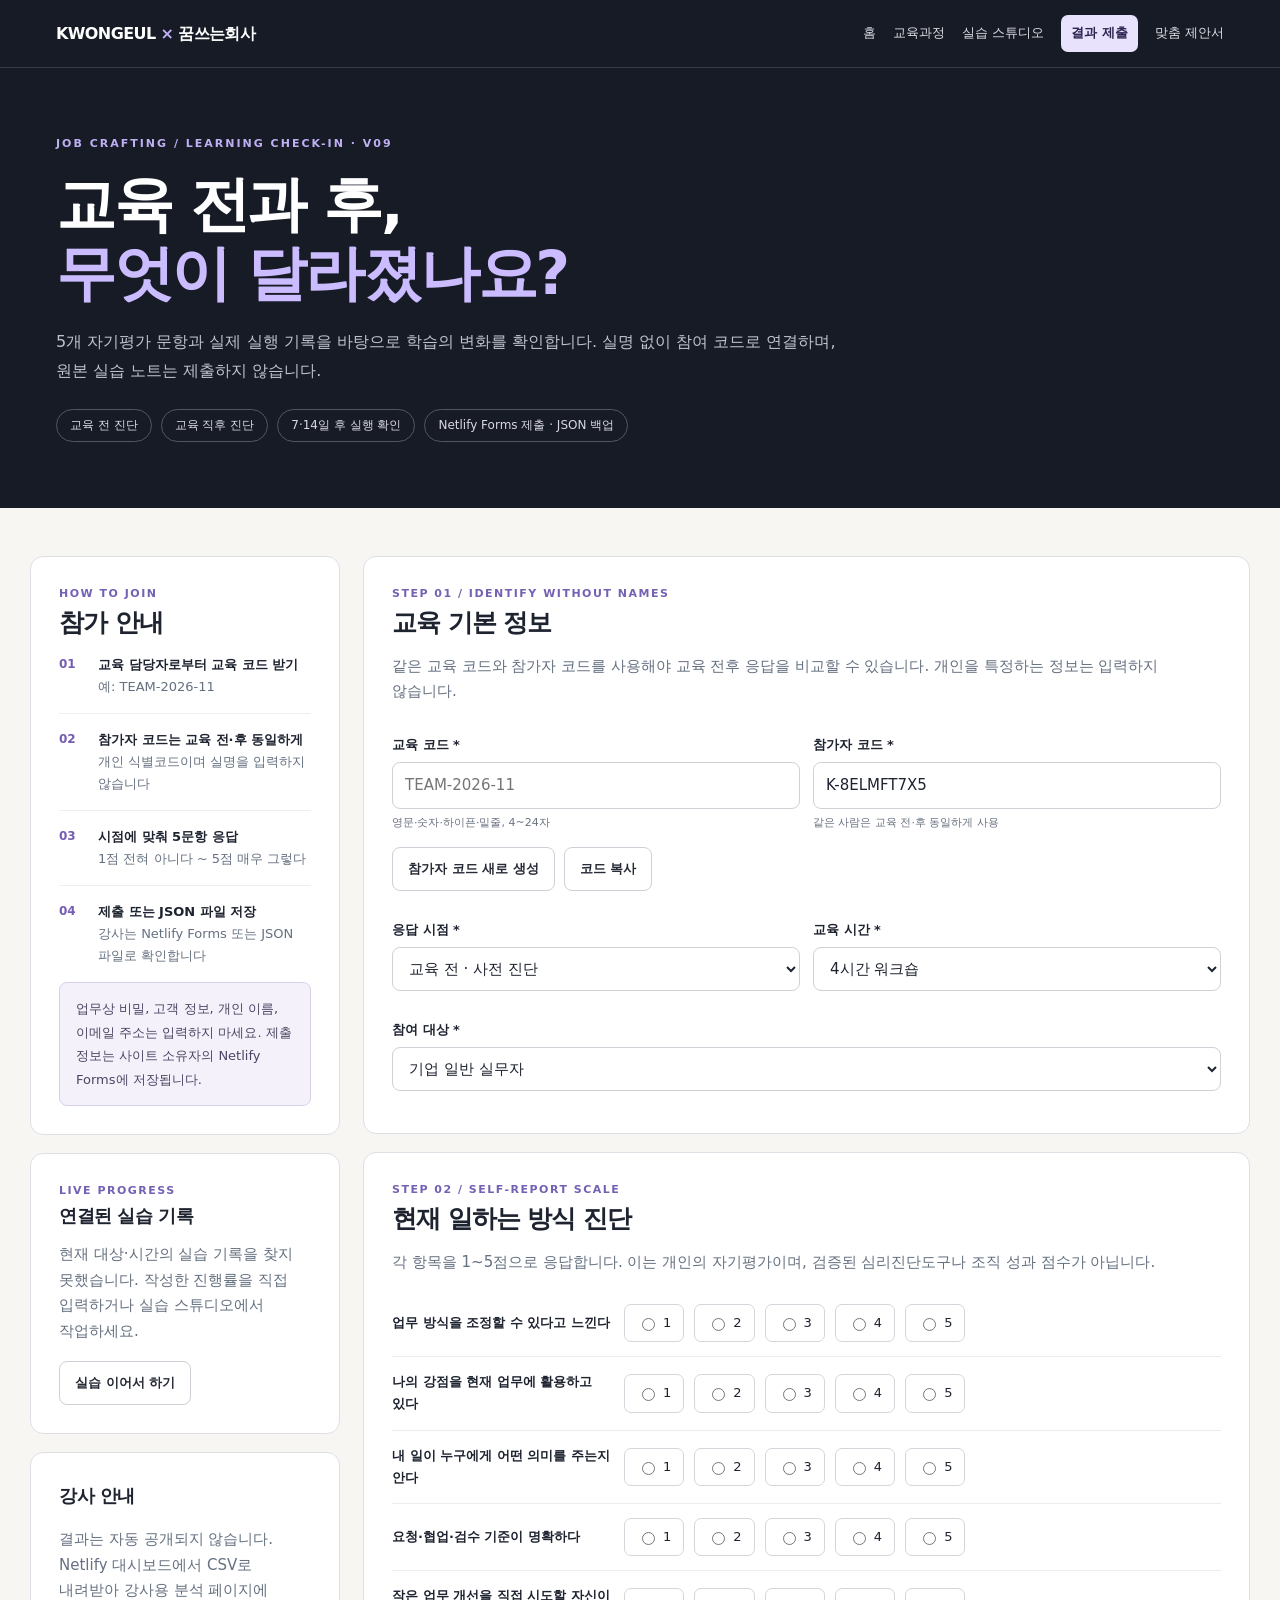
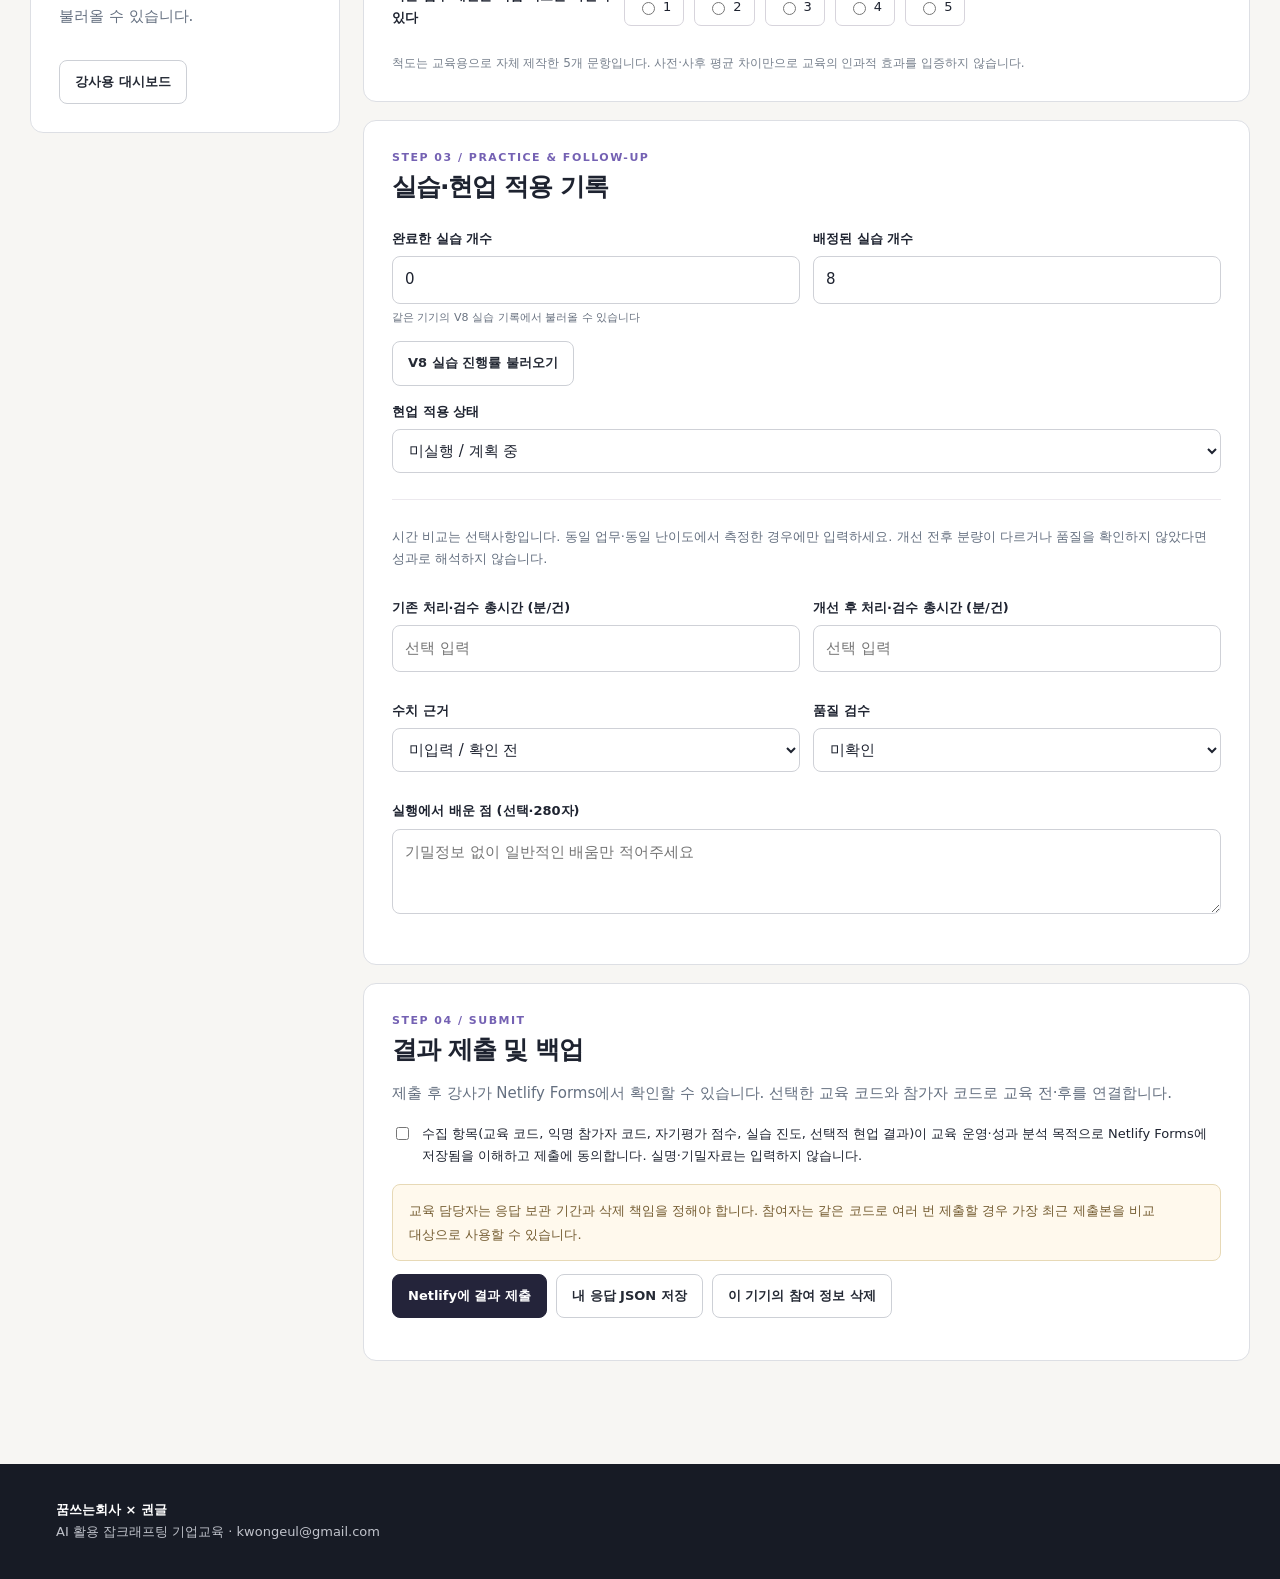
==== checkin.html @ bbf67824 "Add files via upload" ====
<!doctype html>
<html lang="ko"><head><meta charset="utf-8"><meta name="viewport" content="width=device-width,initial-scale=1"><meta name="robots" content="noindex,nofollow"><meta name="theme-color" content="#171b25"><title>사전·사후 진단 및 실습 결과 제출 | 꿈쓰는회사 × 권글</title><meta name="description" content="잡크래프팅 기업교육의 사전·사후 및 7·14일 추적 진단. 익명 코드로 참여하고 실습 진행률을 제출할 수 있습니다."><link rel="stylesheet" href="assets/v9.css"></head>
<body><header class="top"><div class="container"><a class="brand" href="index.html">KWONGEUL <b>×</b> 꿈쓰는회사</a><nav class="nav" aria-label="주요 메뉴"><a href="index.html">홈</a><a href="curriculum.html">교육과정</a><a href="practice.html">실습 스튜디오</a><a class="active" href="checkin.html">결과 제출</a><a href="proposal.html">맞춤 제안서</a></nav></div></header>
<section class="hero"><div class="container"><div class="eyebrow">JOB CRAFTING / LEARNING CHECK-IN · V09</div><h1>교육 전과 후,<br><em>무엇이 달라졌나요?</em></h1><p>5개 자기평가 문항과 실제 실행 기록을 바탕으로 학습의 변화를 확인합니다. 실명 없이 참여 코드로 연결하며, 원본 실습 노트는 제출하지 않습니다.</p><div class="tags"><span>교육 전 진단</span><span>교육 직후 진단</span><span>7·14일 후 실행 확인</span><span>Netlify Forms 제출 · JSON 백업</span></div></div></section>
<main class="container content"><div class="page-grid"><aside class="side"><div class="card"><div class="smallhead">HOW TO JOIN</div><h2>참가 안내</h2><ol class="steps"><li><strong>교육 담당자로부터 교육 코드 받기</strong><br><span class="muted">예: TEAM-2026-11</span></li><li><strong>참가자 코드는 교육 전·후 동일하게</strong><br><span class="muted">개인 식별코드이며 실명을 입력하지 않습니다</span></li><li><strong>시점에 맞춰 5문항 응답</strong><br><span class="muted">1점 전혀 아니다 ~ 5점 매우 그렇다</span></li><li><strong>제출 또는 JSON 파일 저장</strong><br><span class="muted">강사는 Netlify Forms 또는 JSON 파일로 확인합니다</span></li></ol><div class="notice">업무상 비밀, 고객 정보, 개인 이름, 이메일 주소는 입력하지 마세요. 제출 정보는 사이트 소유자의 Netlify Forms에 저장됩니다.</div></div><div class="card"><div class="smallhead">LIVE PROGRESS</div><h3>연결된 실습 기록</h3><div id="practice-info" class="muted">이 브라우저의 V8 실습 기록을 확인합니다.</div><div class="buttons" style="margin-top:17px"><a class="btn" id="practice-link" href="practice.html">실습 이어서 하기</a></div></div><div class="card"><h3>강사 안내</h3><p class="muted">결과는 자동 공개되지 않습니다. Netlify 대시보드에서 CSV로 내려받아 강사용 분석 페이지에 불러올 수 있습니다.</p><a class="btn" href="dashboard.html" style="margin-top:16px">강사용 대시보드</a></div></aside>
<div><form id="submission-form" name="jobcraft-v9-submissions" method="POST" data-netlify="true" data-netlify-honeypot="bot-field" autocomplete="off"><div class="card"><div class="smallhead">STEP 01 / IDENTIFY WITHOUT NAMES</div><h2>교육 기본 정보</h2><p class="muted">같은 교육 코드와 참가자 코드를 사용해야 교육 전후 응답을 비교할 수 있습니다. 개인을 특정하는 정보는 입력하지 않습니다.</p>
<input type="hidden" name="form-name" value="jobcraft-v9-submissions"><p class="honey" aria-hidden="true"><label>이 칸을 비워두세요 <input name="bot-field" tabindex="-1"></label></p>
<div class="two"><div class="field"><label for="cohort">교육 코드 *</label><input id="cohort" name="cohort" required maxlength="24" pattern="[A-Za-z0-9_-]{4,24}" placeholder="TEAM-2026-11" autocapitalize="characters"><small>영문·숫자·하이픈·밑줄, 4~24자</small></div><div class="field"><label for="participant">참가자 코드 *</label><input id="participant" name="participant" required maxlength="18" pattern="[A-Za-z0-9_-]{6,18}" placeholder="예: K7A2M9Q8"><small>같은 사람은 교육 전·후 동일하게 사용</small></div></div><div class="buttons no-print" style="margin:0 0 14px"><button class="btn" id="generate-code" type="button">참가자 코드 새로 생성</button><button class="btn" id="copy-code" type="button">코드 복사</button></div><div class="two"><div class="field"><label for="stage">응답 시점 *</label><select id="stage" name="stage" required><option value="pre">교육 전 · 사전 진단</option><option value="post">교육 직후 · 사후 진단</option><option value="d7">7일 후 · 실행 확인</option><option value="d14">14일 후 · 유지·수정 점검</option></select></div><div class="field"><label for="duration">교육 시간 *</label><select id="duration" name="duration"><option value="2">2시간 특강</option><option value="4">4시간 워크숍</option><option value="8">8시간 실습</option><option value="16">16시간 현업형</option></select></div></div><div class="field"><label for="audience">참여 대상 *</label><select id="audience" name="audience"><option value="staff">기업 일반 실무자</option><option value="planner">기획·마케팅·홍보·교육 담당자</option><option value="leader">팀 리더·관리자</option><option value="solo">프리랜서·1인 전문가</option><option value="general">일반 성인</option></select></div></div>
<div class="card"><div class="smallhead">STEP 02 / SELF-REPORT SCALE</div><h2>현재 일하는 방식 진단</h2><p class="muted">각 항목을 1~5점으로 응답합니다. 이는 개인의 자기평가이며, 검증된 심리진단도구나 조직 성과 점수가 아닙니다.</p><div id="scores">
<div class="scoreline"><div class="scoretitle">업무 방식을 조정할 수 있다고 느낀다</div><div class="options" role="group" aria-label="업무 자율성"><label><input required type="radio" name="q_autonomy" value="1">1</label><label><input type="radio" name="q_autonomy" value="2">2</label><label><input type="radio" name="q_autonomy" value="3">3</label><label><input type="radio" name="q_autonomy" value="4">4</label><label><input type="radio" name="q_autonomy" value="5">5</label></div></div>
<div class="scoreline"><div class="scoretitle">나의 강점을 현재 업무에 활용하고 있다</div><div class="options" role="group" aria-label="강점 활용"><label><input required type="radio" name="q_strengths" value="1">1</label><label><input type="radio" name="q_strengths" value="2">2</label><label><input type="radio" name="q_strengths" value="3">3</label><label><input type="radio" name="q_strengths" value="4">4</label><label><input type="radio" name="q_strengths" value="5">5</label></div></div>
<div class="scoreline"><div class="scoretitle">내 일이 누구에게 어떤 의미를 주는지 안다</div><div class="options" role="group" aria-label="일의 의미"><label><input required type="radio" name="q_purpose" value="1">1</label><label><input type="radio" name="q_purpose" value="2">2</label><label><input type="radio" name="q_purpose" value="3">3</label><label><input type="radio" name="q_purpose" value="4">4</label><label><input type="radio" name="q_purpose" value="5">5</label></div></div>
<div class="scoreline"><div class="scoretitle">요청·협업·검수 기준이 명확하다</div><div class="options" role="group" aria-label="협업 명확성"><label><input required type="radio" name="q_collaboration" value="1">1</label><label><input type="radio" name="q_collaboration" value="2">2</label><label><input type="radio" name="q_collaboration" value="3">3</label><label><input type="radio" name="q_collaboration" value="4">4</label><label><input type="radio" name="q_collaboration" value="5">5</label></div></div>
<div class="scoreline"><div class="scoretitle">작은 업무 개선을 직접 시도할 자신이 있다</div><div class="options" role="group" aria-label="실행 자신감"><label><input required type="radio" name="q_confidence" value="1">1</label><label><input type="radio" name="q_confidence" value="2">2</label><label><input type="radio" name="q_confidence" value="3">3</label><label><input type="radio" name="q_confidence" value="4">4</label><label><input type="radio" name="q_confidence" value="5">5</label></div></div>
</div><div class="help">척도는 교육용으로 자체 제작한 5개 문항입니다. 사전·사후 평균 차이만으로 교육의 인과적 효과를 입증하지 않습니다.</div></div>
<div class="card"><div class="smallhead">STEP 03 / PRACTICE & FOLLOW-UP</div><h2>실습·현업 적용 기록</h2><div class="two"><div class="field"><label for="completed">완료한 실습 개수</label><input id="completed" name="completed" type="number" min="0" max="10" value="0"><small>같은 기기의 V8 실습 기록에서 불러올 수 있습니다</small></div><div class="field"><label for="total">배정된 실습 개수</label><input id="total" name="total" type="number" min="1" max="10" value="8"></div></div><div class="buttons no-print" style="margin-bottom:15px"><button type="button" class="btn" id="read-practice">V8 실습 진행률 불러오기</button></div>
<div class="field"><label for="execution">현업 적용 상태</label><select id="execution" name="execution"><option value="not_started">미실행 / 계획 중</option><option value="tried">1회 이상 시도</option><option value="continuing">반복 적용 중</option><option value="revised">수정해 재시도</option><option value="stopped">중단 또는 보류</option></select></div>
<hr class="section-divider"><p class="muted" style="font-size:13px">시간 비교는 선택사항입니다. 동일 업무·동일 난이도에서 측정한 경우에만 입력하세요. 개선 전후 분량이 다르거나 품질을 확인하지 않았다면 성과로 해석하지 않습니다.</p><div class="two"><div class="field"><label for="baseline_minutes">기존 처리·검수 총시간 (분/건)</label><input name="baseline_minutes" id="baseline_minutes" type="number" min="0" max="100000" step="0.1" placeholder="선택 입력"></div><div class="field"><label for="current_minutes">개선 후 처리·검수 총시간 (분/건)</label><input name="current_minutes" id="current_minutes" type="number" min="0" max="100000" step="0.1" placeholder="선택 입력"></div></div><div class="two"><div class="field"><label for="evidence_type">수치 근거</label><select name="evidence_type" id="evidence_type"><option value="none">미입력 / 확인 전</option><option value="estimate">예상·가정 수치</option><option value="measured">동일 기준 실측</option></select></div><div class="field"><label for="quality">품질 검수</label><select name="quality" id="quality"><option value="unverified">미확인</option><option value="pass">동일 기준 충족</option><option value="fail">문제 발생 또는 기준 미충족</option></select></div></div><div class="field"><label for="reflection">실행에서 배운 점 (선택·280자)</label><textarea name="reflection" id="reflection" maxlength="280" placeholder="기밀정보 없이 일반적인 배움만 적어주세요"></textarea></div></div>
<div class="card"><div class="smallhead">STEP 04 / SUBMIT</div><h2>결과 제출 및 백업</h2><p class="muted">제출 후 강사가 Netlify Forms에서 확인할 수 있습니다. 선택한 교육 코드와 참가자 코드로 교육 전·후를 연결합니다.</p><input type="hidden" name="submitted_at" id="submitted_at"><label class="checkrow"><input type="checkbox" name="consent" value="yes" id="consent" required><span>수집 항목(교육 코드, 익명 참가자 코드, 자기평가 점수, 실습 진도, 선택적 현업 결과)이 교육 운영·성과 분석 목적으로 Netlify Forms에 저장됨을 이해하고 제출에 동의합니다. 실명·기밀자료는 입력하지 않습니다.</span></label><div class="notice warning" style="margin:13px 0">교육 담당자는 응답 보관 기간과 삭제 책임을 정해야 합니다. 참여자는 같은 코드로 여러 번 제출할 경우 가장 최근 제출본을 비교 대상으로 사용할 수 있습니다.</div><div class="buttons no-print"><button class="btn primary" id="submit-btn" type="submit">Netlify에 결과 제출</button><button class="btn" id="json-export" type="button">내 응답 JSON 저장</button><button class="btn" id="clear-draft" type="button">이 기기의 참여 정보 삭제</button></div><div id="submit-status" role="status" aria-live="polite" style="margin-top:14px"></div></div>
</form></div></div></main>
<footer class="footer"><div class="container"><strong>꿈쓰는회사 × 권글</strong><div>AI 활용 잡크래프팅 기업교육 · <a href="mailto:kwongeul@gmail.com">kwongeul@gmail.com</a></div></div></footer>
<script src="assets/v9-checkin.js" defer></script></body></html>
---- assets/v9.css ----
:root{--ink:#1e2330;--muted:#657080;--navy:#171b25;--violet:#7461b3;--lavender:#f1edfa;--bg:#f7f6f3;--line:#dddfe4;--white:#fff;--green:#246a55}*{box-sizing:border-box}html{scroll-behavior:smooth}body{margin:0;background:var(--bg);color:var(--ink);font:15px/1.7 system-ui,-apple-system,'Apple SD Gothic Neo','Malgun Gothic',sans-serif;word-break:keep-all}button,input,textarea,select{font:inherit}a{color:inherit;text-decoration:none}button{cursor:pointer}button:disabled{opacity:.48;cursor:not-allowed}a:focus-visible,button:focus-visible,input:focus-visible,textarea:focus-visible,select:focus-visible{outline:3px solid #b5a3ec;outline-offset:2px}.container{max-width:1220px;margin:auto;padding:0 26px}.top{background:var(--navy);color:#fff;border-bottom:1px solid #3a3b4c}.top .container{min-height:67px;display:flex;justify-content:space-between;align-items:center;gap:18px}.brand{font-size:16px;font-weight:850;letter-spacing:-.6px}.brand b{color:#c2b0f4}.nav{display:flex;gap:17px;align-items:center;flex-wrap:wrap;font-size:13px;color:#dedde4}.nav a.active{background:#e9e2fc;color:#2c2550;padding:7px 10px;border-radius:7px;font-weight:750}.nav a:hover{color:#fff}.hero{background:var(--navy);color:#fff;padding:67px 0 66px}.eyebrow{font-size:11px;color:#bfb0f4;letter-spacing:2px;font-weight:800}.hero h1{font-size:clamp(34px,5vw,60px);line-height:1.16;letter-spacing:-2.4px;margin:16px 0 19px;max-width:950px}.hero h1 em{color:#cbbcff;font-style:normal}.hero p{font-size:16px;color:#bfc3cc;max-width:810px;line-height:1.8}.tags{display:flex;gap:9px;flex-wrap:wrap;margin-top:24px}.tags span{font-size:12px;border:1px solid #535566;border-radius:40px;padding:5px 13px;color:#dad8e4}.content{padding:48px 0 85px}.page-grid{display:grid;grid-template-columns:310px 1fr;gap:23px;align-items:start}.side{position:sticky;top:20px}.card{background:var(--white);border:1px solid var(--line);border-radius:13px;padding:28px;margin-bottom:18px}.card h2{font-size:25px;letter-spacing:-1px;margin:2px 0 11px;line-height:1.32}.card h3{font-size:18px;letter-spacing:-.5px;margin:0 0 11px}.smallhead{font-size:11px;letter-spacing:1.5px;text-transform:uppercase;color:#7461b3;font-weight:900}.muted{color:var(--muted)}.tiny{font-size:12px;color:#707885}.btn{display:inline-flex;justify-content:center;align-items:center;gap:7px;border:1px solid #cdd0d6;border-radius:8px;background:#fff;color:#252a35;padding:10px 15px;min-height:41px;font-size:13px;font-weight:800}.btn:hover{filter:brightness(.97)}.btn.primary{background:#24243a;border-color:#24243a;color:white}.btn.purple{background:#715eae;border-color:#715eae;color:white}.buttons{display:flex;gap:9px;flex-wrap:wrap}.btn.wide{width:100%}.field{margin:14px 0}.field label,.field .flabel{display:block;font-size:13px;font-weight:790;margin-bottom:6px}.field input,.field textarea,.field select{background:#fff;width:100%;border:1px solid #cfd1d7;border-radius:8px;min-height:44px;padding:10px 12px;color:var(--ink)}.field textarea{min-height:85px;resize:vertical}.field input[type=checkbox]{width:17px;height:17px;min-height:0}.field input[type=radio]{width:auto;min-height:0}.field small{display:block;font-size:11px;color:#697280;margin-top:5px}.two{display:grid;grid-template-columns:repeat(2,minmax(0,1fr));gap:13px}.three{display:grid;grid-template-columns:repeat(3,minmax(0,1fr));gap:13px}.five{display:grid;grid-template-columns:repeat(5,minmax(0,1fr));gap:11px}.notice{border:1px solid #d8d0e9;background:#f5f1fb;color:#4b4563;padding:14px 16px;border-radius:8px;font-size:13px;line-height:1.8}.warning{background:#fff9ed;border-color:#e7d9b6;color:#745c31}.success{background:#ecf7f1;border-color:#c7e2d1;color:#235c49}.stats{display:grid;grid-template-columns:repeat(4,1fr);gap:12px}.stat{background:white;border:1px solid var(--line);padding:19px;border-radius:11px}.stat small{display:block;font-size:12px;color:#6b7280}.stat strong{display:block;font-size:26px;letter-spacing:-1px;margin-top:4px}.scoreline{display:flex;align-items:center;gap:12px;flex-wrap:wrap;padding:14px 0;border-bottom:1px solid #edeaf0}.scoreline:last-child{border:0}.scoreline .scoretitle{width:220px;max-width:100%;font-weight:770;font-size:13px}.options{display:flex;gap:10px;flex-wrap:wrap}.options label{font-size:13px;display:flex;gap:5px;align-items:center;border:1px solid #d7d4dc;border-radius:7px;padding:7px 12px;cursor:pointer}.options label:has(input:checked){border-color:#8168c0;background:#f1ecfa}.section-divider{border:0;border-top:1px solid #ece9ee;margin:26px 0}.pill{font-size:11px;color:#6b55a0;background:#f0ecf9;padding:4px 9px;border-radius:30px;font-weight:700}.table-wrap{width:100%;overflow:auto;border:1px solid var(--line);border-radius:9px}table{width:100%;border-collapse:collapse;min-width:650px}th,td{padding:12px 13px;text-align:left;border-bottom:1px solid #e8e8eb;font-size:13px;vertical-align:top}th{background:#f8f8fa;color:#646d79;font-size:12px;white-space:nowrap}tr:last-child td{border-bottom:0}.toolbar{display:flex;gap:10px;flex-wrap:wrap;align-items:flex-end}.toolbar .field{margin:0;flex:1 1 170px}.toolbar .buttons{margin:0 0 1px}.chartrow{display:grid;grid-template-columns:180px 1fr 120px;gap:16px;align-items:center;padding:13px 0;border-bottom:1px solid #ecebee}.chartrow:last-child{border-bottom:0}.chartname{font-size:13px;font-weight:720}.bars{display:grid;gap:5px}.bar{height:11px;background:#eeeaf5;border-radius:14px;overflow:hidden}.bar i{display:block;height:100%;background:#7c65b8}.bar.after i{background:#26765d}.barlabel{display:flex;justify-content:space-between;color:#737987;font-size:11px}.metricvalue{font-weight:850;font-size:14px;text-align:right}.steps{counter-reset:step;list-style:none;margin:0;padding:0}.steps li{position:relative;padding:0 0 15px 39px;margin-top:15px;border-bottom:1px solid #eeeef1;font-size:13px}.steps li:before{counter-increment:step;content:counter(step,decimal-leading-zero);position:absolute;left:0;top:0;color:#775cb4;font-weight:900;font-size:12px}.steps li:last-child{border:0}.help{margin-top:10px;font-size:12px;color:#77808d}.checkrow{display:flex;align-items:start;gap:10px;font-size:13px;margin:17px 0}.checkrow input{flex-shrink:0;margin-top:4px}.footer{padding:35px 0;background:#171b25;color:#c0c3cb;font-size:13px}.footer strong{color:#fff}.hidden{display:none!important}.honey{position:absolute;overflow:hidden;clip:rect(0 0 0 0);height:1px;width:1px;margin:-1px;padding:0;border:0}.empty{text-align:center;padding:38px 15px;color:#6c7380}.report-title{font-size:21px!important;margin-bottom:15px!important}.tag{display:inline-block;background:#eae7f2;color:#604b96;font-size:11px;font-weight:800;padding:4px 8px;border-radius:5px}.hintline{padding:13px 14px;border-left:3px solid #8d78be;background:#f7f5fb;font-size:13px;color:#555064}.listlined{padding-left:18px;font-size:13px;color:#525e6a}.listlined li{margin-bottom:7px}.report{scroll-margin-top:24px}.right{text-align:right}.progress{height:9px;border-radius:20px;overflow:hidden;background:#eeeaf3}.progress i{height:100%;display:block;background:#7760b5}.status{display:flex;align-items:center;gap:8px;margin-top:12px;font-size:13px}.status i{width:9px;height:9px;display:block;background:#bdb4c9;border-radius:50%}.status.ok i{background:#238359}.mono{font-variant-numeric:tabular-nums;font-feature-settings:'tnum'}
@media(max-width:980px){.page-grid{grid-template-columns:1fr}.side{position:static}.stats{grid-template-columns:repeat(2,1fr)}.nav{gap:10px}}@media(max-width:700px){.container{padding:0 16px}.top .container{align-items:flex-start;flex-direction:column;gap:7px;padding-top:14px;padding-bottom:12px}.nav{font-size:12px}.nav a{padding:3px}.hero{padding:43px 0}.hero h1{letter-spacing:-1.5px}.content{padding:25px 0 50px}.card{padding:19px}.two,.three,.five{grid-template-columns:1fr}.stats{grid-template-columns:1fr 1fr}.stat{padding:13px}.stat strong{font-size:23px}.chartrow{grid-template-columns:1fr;gap:5px}.metricvalue{text-align:left}.scoreline .scoretitle{width:100%}.options{gap:6px}.options label{padding:6px 10px}.toolbar .buttons{width:100%}}@media print{.top,.hero,.side,.no-print,.footer,.toolbar,.buttons,.notice.no-print{display:none!important}body{background:white;color:black}.container{max-width:none;padding:0}.content{padding:0}.page-grid{display:block}.card{box-shadow:none;border:none;border-radius:0;page-break-inside:avoid;padding:10px 0}.stats{page-break-inside:avoid}.report{display:block!important}.chartrow{page-break-inside:avoid}.table-wrap{overflow:visible}table{min-width:0}th,td{font-size:10px}}
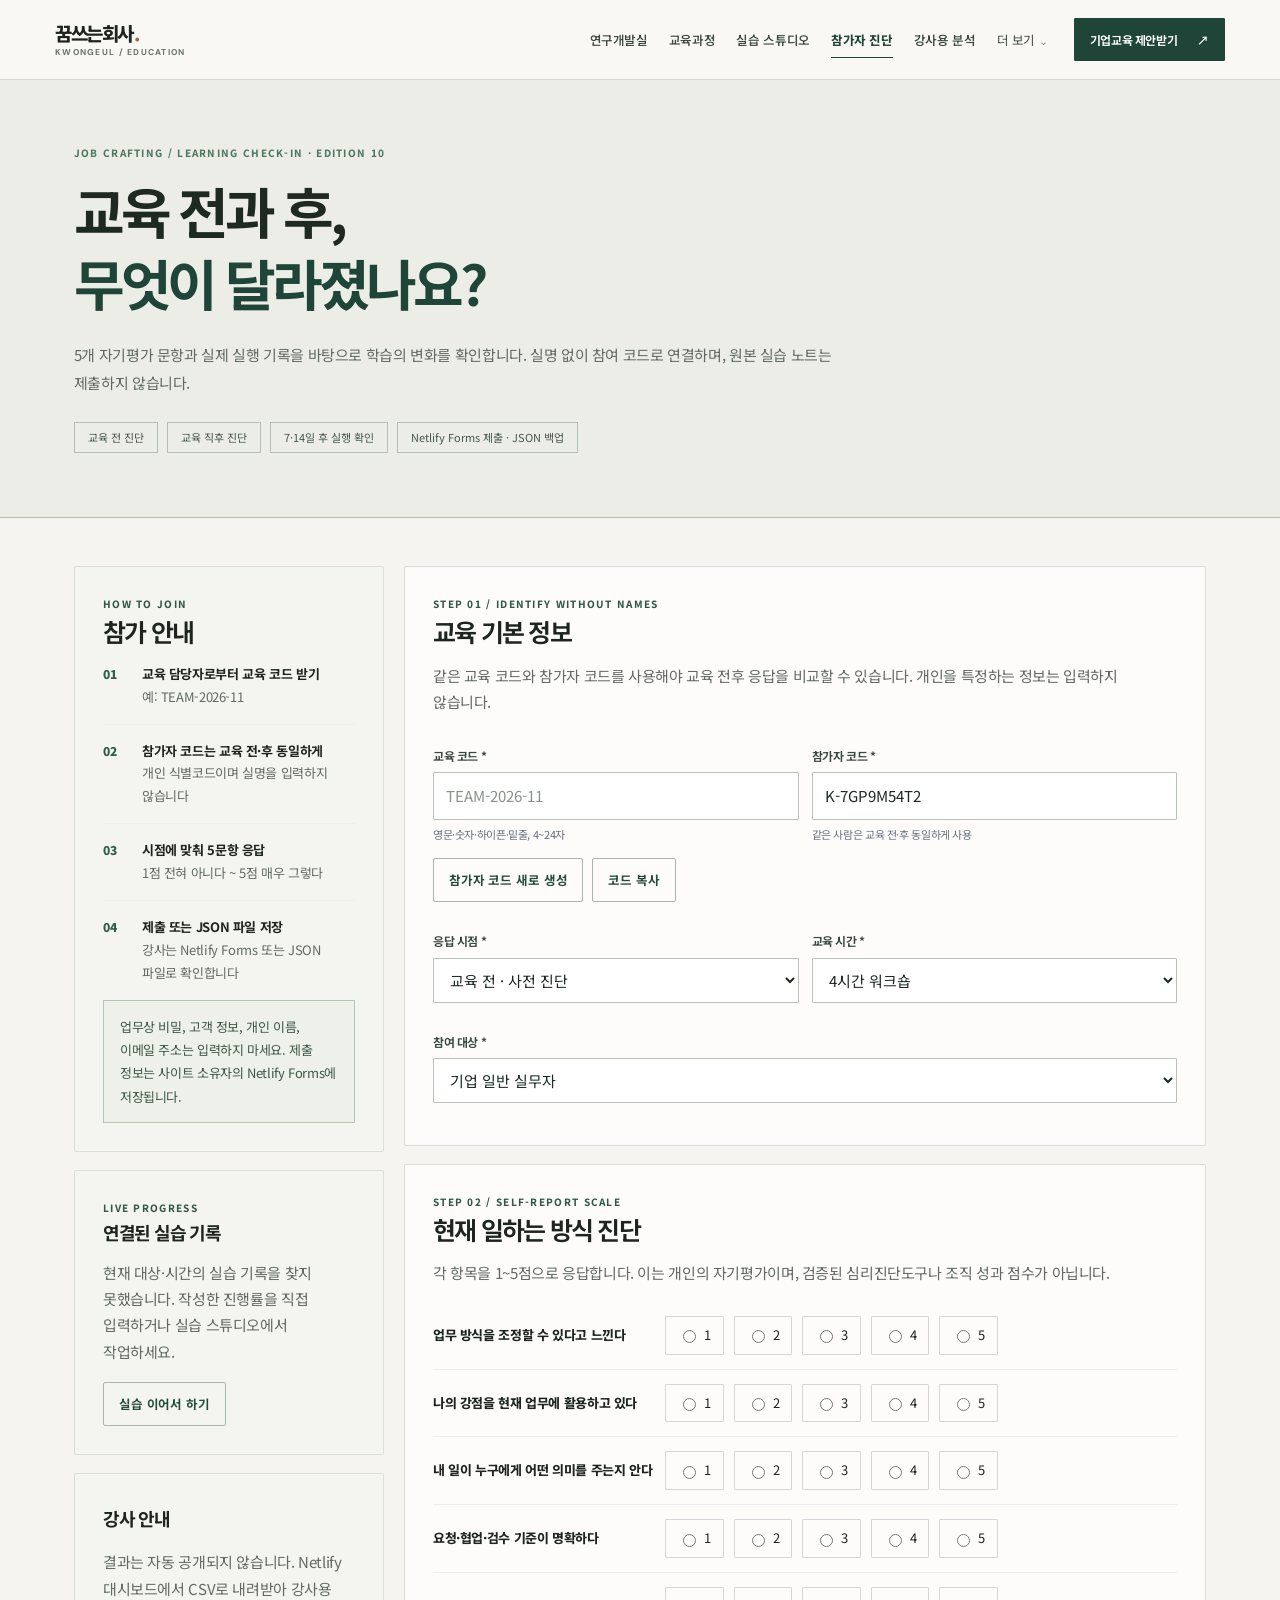
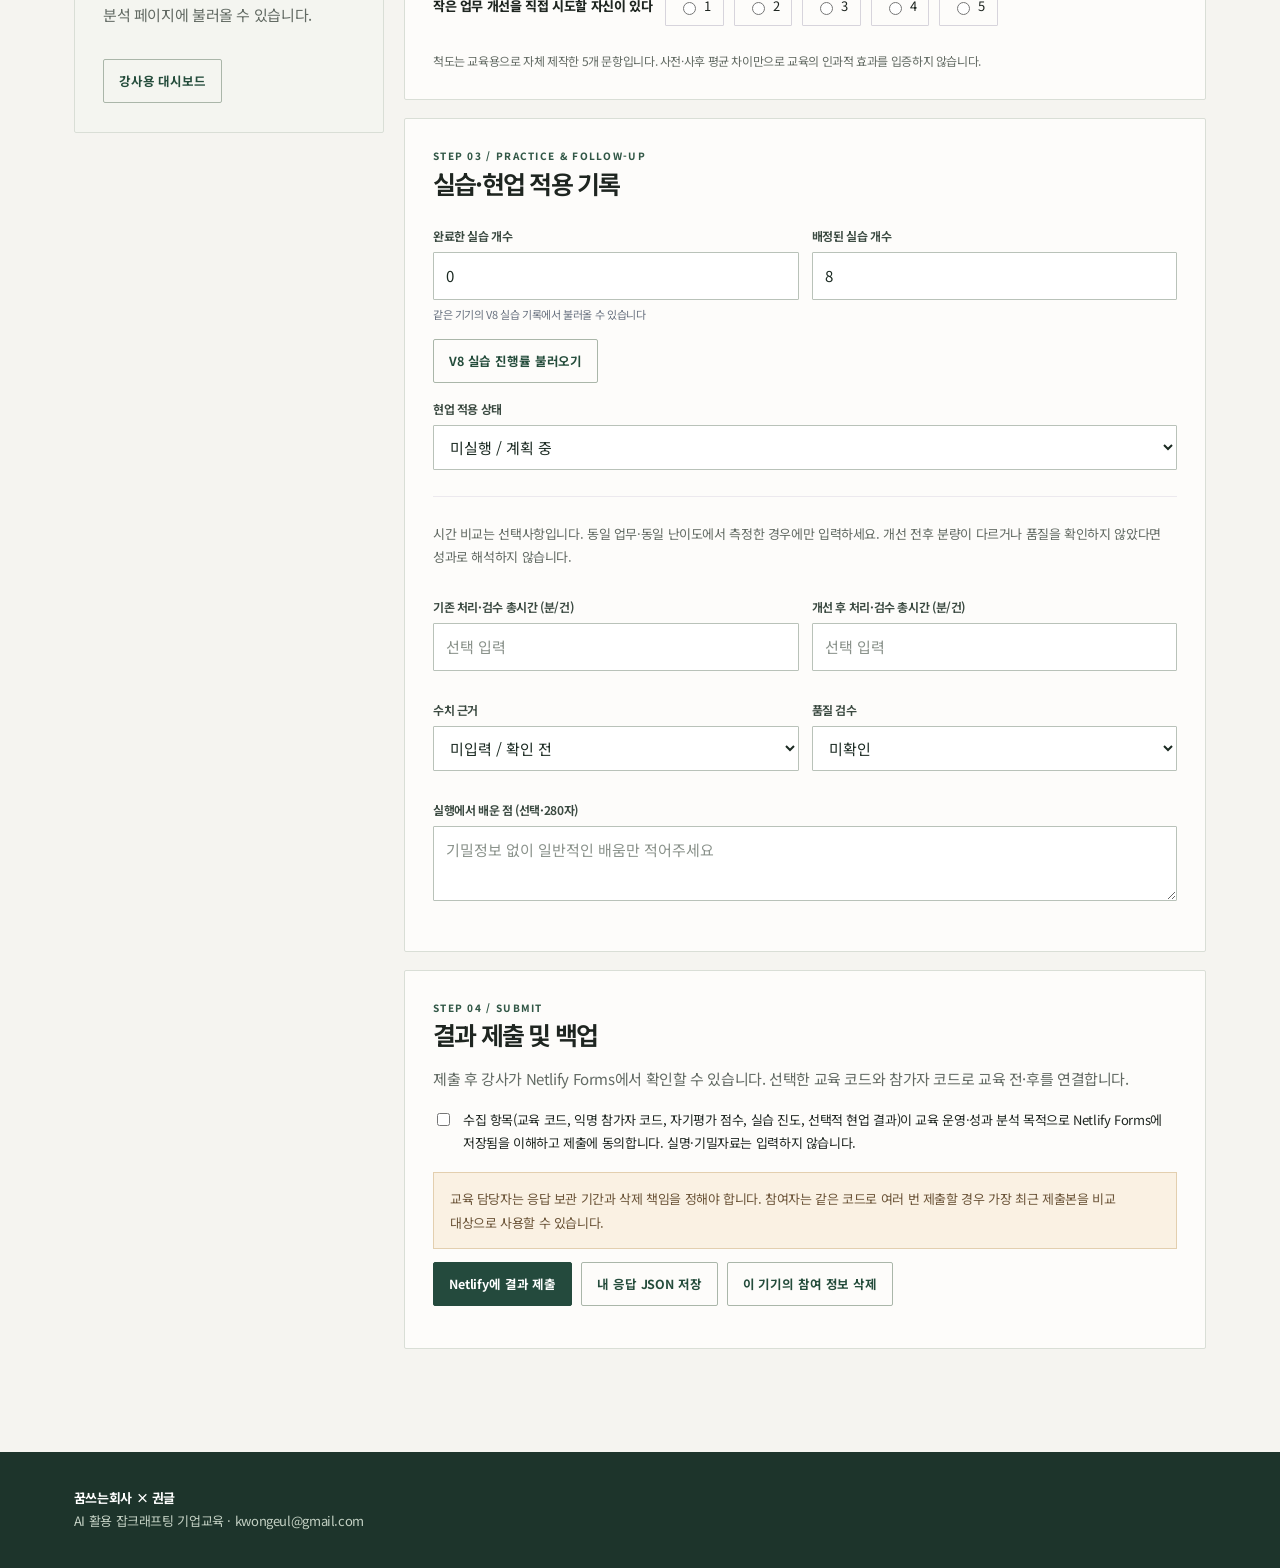
==== commit 4413b1be: "Add files via upload" ====
--- a/checkin.html
+++ b/checkin.html
@@ -1,22 +1,23 @@
-<!doctype html>
-<html lang="ko"><head><meta charset="utf-8"><meta name="viewport" content="width=device-width,initial-scale=1"><meta name="robots" content="noindex,nofollow"><meta name="theme-color" content="#171b25"><title>사전·사후 진단 및 실습 결과 제출 | 꿈쓰는회사 × 권글</title><meta name="description" content="잡크래프팅 기업교육의 사전·사후 및 7·14일 추적 진단. 익명 코드로 참여하고 실습 진행률을 제출할 수 있습니다."><link rel="stylesheet" href="assets/v9.css"></head>
-<body><header class="top"><div class="container"><a class="brand" href="index.html">KWONGEUL <b>×</b> 꿈쓰는회사</a><nav class="nav" aria-label="주요 메뉴"><a href="index.html">홈</a><a href="curriculum.html">교육과정</a><a href="practice.html">실습 스튜디오</a><a class="active" href="checkin.html">결과 제출</a><a href="proposal.html">맞춤 제안서</a></nav></div></header>
-<section class="hero"><div class="container"><div class="eyebrow">JOB CRAFTING / LEARNING CHECK-IN · V09</div><h1>교육 전과 후,<br><em>무엇이 달라졌나요?</em></h1><p>5개 자기평가 문항과 실제 실행 기록을 바탕으로 학습의 변화를 확인합니다. 실명 없이 참여 코드로 연결하며, 원본 실습 노트는 제출하지 않습니다.</p><div class="tags"><span>교육 전 진단</span><span>교육 직후 진단</span><span>7·14일 후 실행 확인</span><span>Netlify Forms 제출 · JSON 백업</span></div></div></section>
-<main class="container content"><div class="page-grid"><aside class="side"><div class="card"><div class="smallhead">HOW TO JOIN</div><h2>참가 안내</h2><ol class="steps"><li><strong>교육 담당자로부터 교육 코드 받기</strong><br><span class="muted">예: TEAM-2026-11</span></li><li><strong>참가자 코드는 교육 전·후 동일하게</strong><br><span class="muted">개인 식별코드이며 실명을 입력하지 않습니다</span></li><li><strong>시점에 맞춰 5문항 응답</strong><br><span class="muted">1점 전혀 아니다 ~ 5점 매우 그렇다</span></li><li><strong>제출 또는 JSON 파일 저장</strong><br><span class="muted">강사는 Netlify Forms 또는 JSON 파일로 확인합니다</span></li></ol><div class="notice">업무상 비밀, 고객 정보, 개인 이름, 이메일 주소는 입력하지 마세요. 제출 정보는 사이트 소유자의 Netlify Forms에 저장됩니다.</div></div><div class="card"><div class="smallhead">LIVE PROGRESS</div><h3>연결된 실습 기록</h3><div id="practice-info" class="muted">이 브라우저의 V8 실습 기록을 확인합니다.</div><div class="buttons" style="margin-top:17px"><a class="btn" id="practice-link" href="practice.html">실습 이어서 하기</a></div></div><div class="card"><h3>강사 안내</h3><p class="muted">결과는 자동 공개되지 않습니다. Netlify 대시보드에서 CSV로 내려받아 강사용 분석 페이지에 불러올 수 있습니다.</p><a class="btn" href="dashboard.html" style="margin-top:16px">강사용 대시보드</a></div></aside>
-<div><form id="submission-form" name="jobcraft-v9-submissions" method="POST" data-netlify="true" data-netlify-honeypot="bot-field" autocomplete="off"><div class="card"><div class="smallhead">STEP 01 / IDENTIFY WITHOUT NAMES</div><h2>교육 기본 정보</h2><p class="muted">같은 교육 코드와 참가자 코드를 사용해야 교육 전후 응답을 비교할 수 있습니다. 개인을 특정하는 정보는 입력하지 않습니다.</p>
-<input type="hidden" name="form-name" value="jobcraft-v9-submissions"><p class="honey" aria-hidden="true"><label>이 칸을 비워두세요 <input name="bot-field" tabindex="-1"></label></p>
-<div class="two"><div class="field"><label for="cohort">교육 코드 *</label><input id="cohort" name="cohort" required maxlength="24" pattern="[A-Za-z0-9_-]{4,24}" placeholder="TEAM-2026-11" autocapitalize="characters"><small>영문·숫자·하이픈·밑줄, 4~24자</small></div><div class="field"><label for="participant">참가자 코드 *</label><input id="participant" name="participant" required maxlength="18" pattern="[A-Za-z0-9_-]{6,18}" placeholder="예: K7A2M9Q8"><small>같은 사람은 교육 전·후 동일하게 사용</small></div></div><div class="buttons no-print" style="margin:0 0 14px"><button class="btn" id="generate-code" type="button">참가자 코드 새로 생성</button><button class="btn" id="copy-code" type="button">코드 복사</button></div><div class="two"><div class="field"><label for="stage">응답 시점 *</label><select id="stage" name="stage" required><option value="pre">교육 전 · 사전 진단</option><option value="post">교육 직후 · 사후 진단</option><option value="d7">7일 후 · 실행 확인</option><option value="d14">14일 후 · 유지·수정 점검</option></select></div><div class="field"><label for="duration">교육 시간 *</label><select id="duration" name="duration"><option value="2">2시간 특강</option><option value="4">4시간 워크숍</option><option value="8">8시간 실습</option><option value="16">16시간 현업형</option></select></div></div><div class="field"><label for="audience">참여 대상 *</label><select id="audience" name="audience"><option value="staff">기업 일반 실무자</option><option value="planner">기획·마케팅·홍보·교육 담당자</option><option value="leader">팀 리더·관리자</option><option value="solo">프리랜서·1인 전문가</option><option value="general">일반 성인</option></select></div></div>
+<!DOCTYPE html>
+
+<html lang="ko"><head><meta charset="utf-8"/><meta content="width=device-width,initial-scale=1" name="viewport"/><meta content="noindex,nofollow" name="robots"/><meta content="#F3F1EA" name="theme-color"/><title>사전·사후 진단 및 실습 결과 제출 | 꿈쓰는회사 × 권글</title><meta content="잡크래프팅 기업교육의 사전·사후 및 7·14일 추적 진단. 익명 코드로 참여하고 실습 진행률을 제출할 수 있습니다." name="description"/><link href="assets/v9.css" rel="stylesheet"/><link href="assets/v10.css" rel="stylesheet"/></head>
+<body class="v10 v10-checkin"><header class="v10-header" id="site-header"><div class="v10-header-in"><a aria-label="꿈쓰는회사 교육 홈페이지" class="v10-logo" href="index.html"><span class="v10-wordmark">꿈쓰는회사<span class="v10-logo-dot">.</span></span><span class="v10-logo-sub">KWONGEUL / EDUCATION</span></a><nav aria-label="주요 메뉴" class="v10-nav"><a href="lab.html">연구개발실</a><a href="curriculum.html">교육과정</a><a href="practice.html">실습 스튜디오</a><a aria-current="page" href="checkin.html">참가자 진단</a><a href="dashboard.html">강사용 분석</a><details class="v10-more"><summary>더 보기</summary><div class="v10-more-menu"><a href="proposal.html">맞춤 제안서</a><a href="research.html">연구 근거</a><a href="sources.html">근거 자료은행</a><a href="protocol.html">파일럿 설계</a><a href="index.html#downloads">자료실</a></div></details></nav><a class="v10-header-cta" href="proposal.html">기업교육 제안받기 <span aria-hidden="true">↗</span></a><button aria-controls="v10-mobile-menu" aria-expanded="false" class="v10-menu-toggle" id="v10-menu-toggle" type="button">메뉴 <span aria-hidden="true">☰</span></button></div><nav aria-label="모바일 메뉴" class="v10-mobile-menu" hidden="" id="v10-mobile-menu"><a href="lab.html">연구개발실</a><a href="sources.html">근거 자료은행</a><a href="protocol.html">파일럿 설계서</a><a href="index.html">소개</a><a href="curriculum.html">교육과정</a><a href="practice.html">실습 스튜디오</a><a aria-current="page" href="checkin.html">참가자 진단</a><a href="dashboard.html">강사용 분석</a><a href="proposal.html">제안서</a><a href="research.html">연구 근거</a><a href="sources.html">근거 자료은행</a><a href="protocol.html">파일럿 설계</a><a href="index.html#downloads">자료실</a></nav></header>
+<section class="hero"><div class="container"><div class="eyebrow">JOB CRAFTING / LEARNING CHECK-IN · EDITION 10</div><h1>교육 전과 후,<br/><em>무엇이 달라졌나요?</em></h1><p>5개 자기평가 문항과 실제 실행 기록을 바탕으로 학습의 변화를 확인합니다. 실명 없이 참여 코드로 연결하며, 원본 실습 노트는 제출하지 않습니다.</p><div class="tags"><span>교육 전 진단</span><span>교육 직후 진단</span><span>7·14일 후 실행 확인</span><span>Netlify Forms 제출 · JSON 백업</span></div></div></section>
+<main class="container content"><div class="page-grid"><aside class="side"><div class="card"><div class="smallhead">HOW TO JOIN</div><h2>참가 안내</h2><ol class="steps"><li><strong>교육 담당자로부터 교육 코드 받기</strong><br/><span class="muted">예: TEAM-2026-11</span></li><li><strong>참가자 코드는 교육 전·후 동일하게</strong><br/><span class="muted">개인 식별코드이며 실명을 입력하지 않습니다</span></li><li><strong>시점에 맞춰 5문항 응답</strong><br/><span class="muted">1점 전혀 아니다 ~ 5점 매우 그렇다</span></li><li><strong>제출 또는 JSON 파일 저장</strong><br/><span class="muted">강사는 Netlify Forms 또는 JSON 파일로 확인합니다</span></li></ol><div class="notice">업무상 비밀, 고객 정보, 개인 이름, 이메일 주소는 입력하지 마세요. 제출 정보는 사이트 소유자의 Netlify Forms에 저장됩니다.</div></div><div class="card"><div class="smallhead">LIVE PROGRESS</div><h3>연결된 실습 기록</h3><div class="muted" id="practice-info">이 브라우저의 V8 실습 기록을 확인합니다.</div><div class="buttons" style="margin-top:17px"><a class="btn" href="practice.html" id="practice-link">실습 이어서 하기</a></div></div><div class="card"><h3>강사 안내</h3><p class="muted">결과는 자동 공개되지 않습니다. Netlify 대시보드에서 CSV로 내려받아 강사용 분석 페이지에 불러올 수 있습니다.</p><a class="btn" href="dashboard.html" style="margin-top:16px">강사용 대시보드</a></div></aside>
+<div><form autocomplete="off" data-netlify="true" data-netlify-honeypot="bot-field" id="submission-form" method="POST" name="jobcraft-v9-submissions"><div class="card"><div class="smallhead">STEP 01 / IDENTIFY WITHOUT NAMES</div><h2>교육 기본 정보</h2><p class="muted">같은 교육 코드와 참가자 코드를 사용해야 교육 전후 응답을 비교할 수 있습니다. 개인을 특정하는 정보는 입력하지 않습니다.</p>
+<input name="form-name" type="hidden" value="jobcraft-v9-submissions"/><p aria-hidden="true" class="honey"><label>이 칸을 비워두세요 <input name="bot-field" tabindex="-1"/></label></p>
+<div class="two"><div class="field"><label for="cohort">교육 코드 *</label><input autocapitalize="characters" id="cohort" maxlength="24" name="cohort" pattern="[A-Za-z0-9_-]{4,24}" placeholder="TEAM-2026-11" required=""/><small>영문·숫자·하이픈·밑줄, 4~24자</small></div><div class="field"><label for="participant">참가자 코드 *</label><input id="participant" maxlength="18" name="participant" pattern="[A-Za-z0-9_-]{6,18}" placeholder="예: K7A2M9Q8" required=""/><small>같은 사람은 교육 전·후 동일하게 사용</small></div></div><div class="buttons no-print" style="margin:0 0 14px"><button class="btn" id="generate-code" type="button">참가자 코드 새로 생성</button><button class="btn" id="copy-code" type="button">코드 복사</button></div><div class="two"><div class="field"><label for="stage">응답 시점 *</label><select id="stage" name="stage" required=""><option value="pre">교육 전 · 사전 진단</option><option value="post">교육 직후 · 사후 진단</option><option value="d7">7일 후 · 실행 확인</option><option value="d14">14일 후 · 유지·수정 점검</option></select></div><div class="field"><label for="duration">교육 시간 *</label><select id="duration" name="duration"><option value="2">2시간 특강</option><option value="4">4시간 워크숍</option><option value="8">8시간 실습</option><option value="16">16시간 현업형</option></select></div></div><div class="field"><label for="audience">참여 대상 *</label><select id="audience" name="audience"><option value="staff">기업 일반 실무자</option><option value="planner">기획·마케팅·홍보·교육 담당자</option><option value="leader">팀 리더·관리자</option><option value="solo">프리랜서·1인 전문가</option><option value="general">일반 성인</option></select></div></div>
 <div class="card"><div class="smallhead">STEP 02 / SELF-REPORT SCALE</div><h2>현재 일하는 방식 진단</h2><p class="muted">각 항목을 1~5점으로 응답합니다. 이는 개인의 자기평가이며, 검증된 심리진단도구나 조직 성과 점수가 아닙니다.</p><div id="scores">
-<div class="scoreline"><div class="scoretitle">업무 방식을 조정할 수 있다고 느낀다</div><div class="options" role="group" aria-label="업무 자율성"><label><input required type="radio" name="q_autonomy" value="1">1</label><label><input type="radio" name="q_autonomy" value="2">2</label><label><input type="radio" name="q_autonomy" value="3">3</label><label><input type="radio" name="q_autonomy" value="4">4</label><label><input type="radio" name="q_autonomy" value="5">5</label></div></div>
-<div class="scoreline"><div class="scoretitle">나의 강점을 현재 업무에 활용하고 있다</div><div class="options" role="group" aria-label="강점 활용"><label><input required type="radio" name="q_strengths" value="1">1</label><label><input type="radio" name="q_strengths" value="2">2</label><label><input type="radio" name="q_strengths" value="3">3</label><label><input type="radio" name="q_strengths" value="4">4</label><label><input type="radio" name="q_strengths" value="5">5</label></div></div>
-<div class="scoreline"><div class="scoretitle">내 일이 누구에게 어떤 의미를 주는지 안다</div><div class="options" role="group" aria-label="일의 의미"><label><input required type="radio" name="q_purpose" value="1">1</label><label><input type="radio" name="q_purpose" value="2">2</label><label><input type="radio" name="q_purpose" value="3">3</label><label><input type="radio" name="q_purpose" value="4">4</label><label><input type="radio" name="q_purpose" value="5">5</label></div></div>
-<div class="scoreline"><div class="scoretitle">요청·협업·검수 기준이 명확하다</div><div class="options" role="group" aria-label="협업 명확성"><label><input required type="radio" name="q_collaboration" value="1">1</label><label><input type="radio" name="q_collaboration" value="2">2</label><label><input type="radio" name="q_collaboration" value="3">3</label><label><input type="radio" name="q_collaboration" value="4">4</label><label><input type="radio" name="q_collaboration" value="5">5</label></div></div>
-<div class="scoreline"><div class="scoretitle">작은 업무 개선을 직접 시도할 자신이 있다</div><div class="options" role="group" aria-label="실행 자신감"><label><input required type="radio" name="q_confidence" value="1">1</label><label><input type="radio" name="q_confidence" value="2">2</label><label><input type="radio" name="q_confidence" value="3">3</label><label><input type="radio" name="q_confidence" value="4">4</label><label><input type="radio" name="q_confidence" value="5">5</label></div></div>
+<div class="scoreline"><div class="scoretitle">업무 방식을 조정할 수 있다고 느낀다</div><div aria-label="업무 자율성" class="options" role="group"><label><input name="q_autonomy" required="" type="radio" value="1"/>1</label><label><input name="q_autonomy" type="radio" value="2"/>2</label><label><input name="q_autonomy" type="radio" value="3"/>3</label><label><input name="q_autonomy" type="radio" value="4"/>4</label><label><input name="q_autonomy" type="radio" value="5"/>5</label></div></div>
+<div class="scoreline"><div class="scoretitle">나의 강점을 현재 업무에 활용하고 있다</div><div aria-label="강점 활용" class="options" role="group"><label><input name="q_strengths" required="" type="radio" value="1"/>1</label><label><input name="q_strengths" type="radio" value="2"/>2</label><label><input name="q_strengths" type="radio" value="3"/>3</label><label><input name="q_strengths" type="radio" value="4"/>4</label><label><input name="q_strengths" type="radio" value="5"/>5</label></div></div>
+<div class="scoreline"><div class="scoretitle">내 일이 누구에게 어떤 의미를 주는지 안다</div><div aria-label="일의 의미" class="options" role="group"><label><input name="q_purpose" required="" type="radio" value="1"/>1</label><label><input name="q_purpose" type="radio" value="2"/>2</label><label><input name="q_purpose" type="radio" value="3"/>3</label><label><input name="q_purpose" type="radio" value="4"/>4</label><label><input name="q_purpose" type="radio" value="5"/>5</label></div></div>
+<div class="scoreline"><div class="scoretitle">요청·협업·검수 기준이 명확하다</div><div aria-label="협업 명확성" class="options" role="group"><label><input name="q_collaboration" required="" type="radio" value="1"/>1</label><label><input name="q_collaboration" type="radio" value="2"/>2</label><label><input name="q_collaboration" type="radio" value="3"/>3</label><label><input name="q_collaboration" type="radio" value="4"/>4</label><label><input name="q_collaboration" type="radio" value="5"/>5</label></div></div>
+<div class="scoreline"><div class="scoretitle">작은 업무 개선을 직접 시도할 자신이 있다</div><div aria-label="실행 자신감" class="options" role="group"><label><input name="q_confidence" required="" type="radio" value="1"/>1</label><label><input name="q_confidence" type="radio" value="2"/>2</label><label><input name="q_confidence" type="radio" value="3"/>3</label><label><input name="q_confidence" type="radio" value="4"/>4</label><label><input name="q_confidence" type="radio" value="5"/>5</label></div></div>
 </div><div class="help">척도는 교육용으로 자체 제작한 5개 문항입니다. 사전·사후 평균 차이만으로 교육의 인과적 효과를 입증하지 않습니다.</div></div>
-<div class="card"><div class="smallhead">STEP 03 / PRACTICE & FOLLOW-UP</div><h2>실습·현업 적용 기록</h2><div class="two"><div class="field"><label for="completed">완료한 실습 개수</label><input id="completed" name="completed" type="number" min="0" max="10" value="0"><small>같은 기기의 V8 실습 기록에서 불러올 수 있습니다</small></div><div class="field"><label for="total">배정된 실습 개수</label><input id="total" name="total" type="number" min="1" max="10" value="8"></div></div><div class="buttons no-print" style="margin-bottom:15px"><button type="button" class="btn" id="read-practice">V8 실습 진행률 불러오기</button></div>
+<div class="card"><div class="smallhead">STEP 03 / PRACTICE &amp; FOLLOW-UP</div><h2>실습·현업 적용 기록</h2><div class="two"><div class="field"><label for="completed">완료한 실습 개수</label><input id="completed" max="10" min="0" name="completed" type="number" value="0"/><small>같은 기기의 V8 실습 기록에서 불러올 수 있습니다</small></div><div class="field"><label for="total">배정된 실습 개수</label><input id="total" max="10" min="1" name="total" type="number" value="8"/></div></div><div class="buttons no-print" style="margin-bottom:15px"><button class="btn" id="read-practice" type="button">V8 실습 진행률 불러오기</button></div>
 <div class="field"><label for="execution">현업 적용 상태</label><select id="execution" name="execution"><option value="not_started">미실행 / 계획 중</option><option value="tried">1회 이상 시도</option><option value="continuing">반복 적용 중</option><option value="revised">수정해 재시도</option><option value="stopped">중단 또는 보류</option></select></div>
-<hr class="section-divider"><p class="muted" style="font-size:13px">시간 비교는 선택사항입니다. 동일 업무·동일 난이도에서 측정한 경우에만 입력하세요. 개선 전후 분량이 다르거나 품질을 확인하지 않았다면 성과로 해석하지 않습니다.</p><div class="two"><div class="field"><label for="baseline_minutes">기존 처리·검수 총시간 (분/건)</label><input name="baseline_minutes" id="baseline_minutes" type="number" min="0" max="100000" step="0.1" placeholder="선택 입력"></div><div class="field"><label for="current_minutes">개선 후 처리·검수 총시간 (분/건)</label><input name="current_minutes" id="current_minutes" type="number" min="0" max="100000" step="0.1" placeholder="선택 입력"></div></div><div class="two"><div class="field"><label for="evidence_type">수치 근거</label><select name="evidence_type" id="evidence_type"><option value="none">미입력 / 확인 전</option><option value="estimate">예상·가정 수치</option><option value="measured">동일 기준 실측</option></select></div><div class="field"><label for="quality">품질 검수</label><select name="quality" id="quality"><option value="unverified">미확인</option><option value="pass">동일 기준 충족</option><option value="fail">문제 발생 또는 기준 미충족</option></select></div></div><div class="field"><label for="reflection">실행에서 배운 점 (선택·280자)</label><textarea name="reflection" id="reflection" maxlength="280" placeholder="기밀정보 없이 일반적인 배움만 적어주세요"></textarea></div></div>
-<div class="card"><div class="smallhead">STEP 04 / SUBMIT</div><h2>결과 제출 및 백업</h2><p class="muted">제출 후 강사가 Netlify Forms에서 확인할 수 있습니다. 선택한 교육 코드와 참가자 코드로 교육 전·후를 연결합니다.</p><input type="hidden" name="submitted_at" id="submitted_at"><label class="checkrow"><input type="checkbox" name="consent" value="yes" id="consent" required><span>수집 항목(교육 코드, 익명 참가자 코드, 자기평가 점수, 실습 진도, 선택적 현업 결과)이 교육 운영·성과 분석 목적으로 Netlify Forms에 저장됨을 이해하고 제출에 동의합니다. 실명·기밀자료는 입력하지 않습니다.</span></label><div class="notice warning" style="margin:13px 0">교육 담당자는 응답 보관 기간과 삭제 책임을 정해야 합니다. 참여자는 같은 코드로 여러 번 제출할 경우 가장 최근 제출본을 비교 대상으로 사용할 수 있습니다.</div><div class="buttons no-print"><button class="btn primary" id="submit-btn" type="submit">Netlify에 결과 제출</button><button class="btn" id="json-export" type="button">내 응답 JSON 저장</button><button class="btn" id="clear-draft" type="button">이 기기의 참여 정보 삭제</button></div><div id="submit-status" role="status" aria-live="polite" style="margin-top:14px"></div></div>
+<hr class="section-divider"/><p class="muted" style="font-size:13px">시간 비교는 선택사항입니다. 동일 업무·동일 난이도에서 측정한 경우에만 입력하세요. 개선 전후 분량이 다르거나 품질을 확인하지 않았다면 성과로 해석하지 않습니다.</p><div class="two"><div class="field"><label for="baseline_minutes">기존 처리·검수 총시간 (분/건)</label><input id="baseline_minutes" max="100000" min="0" name="baseline_minutes" placeholder="선택 입력" step="0.1" type="number"/></div><div class="field"><label for="current_minutes">개선 후 처리·검수 총시간 (분/건)</label><input id="current_minutes" max="100000" min="0" name="current_minutes" placeholder="선택 입력" step="0.1" type="number"/></div></div><div class="two"><div class="field"><label for="evidence_type">수치 근거</label><select id="evidence_type" name="evidence_type"><option value="none">미입력 / 확인 전</option><option value="estimate">예상·가정 수치</option><option value="measured">동일 기준 실측</option></select></div><div class="field"><label for="quality">품질 검수</label><select id="quality" name="quality"><option value="unverified">미확인</option><option value="pass">동일 기준 충족</option><option value="fail">문제 발생 또는 기준 미충족</option></select></div></div><div class="field"><label for="reflection">실행에서 배운 점 (선택·280자)</label><textarea id="reflection" maxlength="280" name="reflection" placeholder="기밀정보 없이 일반적인 배움만 적어주세요"></textarea></div></div>
+<div class="card"><div class="smallhead">STEP 04 / SUBMIT</div><h2>결과 제출 및 백업</h2><p class="muted">제출 후 강사가 Netlify Forms에서 확인할 수 있습니다. 선택한 교육 코드와 참가자 코드로 교육 전·후를 연결합니다.</p><input id="submitted_at" name="submitted_at" type="hidden"/><label class="checkrow"><input id="consent" name="consent" required="" type="checkbox" value="yes"/><span>수집 항목(교육 코드, 익명 참가자 코드, 자기평가 점수, 실습 진도, 선택적 현업 결과)이 교육 운영·성과 분석 목적으로 Netlify Forms에 저장됨을 이해하고 제출에 동의합니다. 실명·기밀자료는 입력하지 않습니다.</span></label><div class="notice warning" style="margin:13px 0">교육 담당자는 응답 보관 기간과 삭제 책임을 정해야 합니다. 참여자는 같은 코드로 여러 번 제출할 경우 가장 최근 제출본을 비교 대상으로 사용할 수 있습니다.</div><div class="buttons no-print"><button class="btn primary" id="submit-btn" type="submit">Netlify에 결과 제출</button><button class="btn" id="json-export" type="button">내 응답 JSON 저장</button><button class="btn" id="clear-draft" type="button">이 기기의 참여 정보 삭제</button></div><div aria-live="polite" id="submit-status" role="status" style="margin-top:14px"></div></div>
 </form></div></div></main>
 <footer class="footer"><div class="container"><strong>꿈쓰는회사 × 권글</strong><div>AI 활용 잡크래프팅 기업교육 · <a href="mailto:kwongeul@gmail.com">kwongeul@gmail.com</a></div></div></footer>
-<script src="assets/v9-checkin.js" defer></script></body></html>
+<script defer="" src="assets/v9-checkin.js"></script><script defer="" src="assets/v10.js"></script></body></html>
--- a/assets/v10.css
+++ b/assets/v10.css
@@ -0,0 +1,181 @@
+@import url('https://fonts.googleapis.com/css2?family=DM+Sans:wght@400;500;600;700&family=Noto+Sans+KR:wght@400;500;600;700;800&display=swap');
+/* 꿈쓰는회사 / KWONGEUL EDUCATION — Editorial Design System, Edition 10 */
+:root{--v10-bg:#F5F4F0;--v10-paper:#FCFBF8;--v10-ink:#1E2520;--v10-forest:#1F4438;--v10-forest-deep:#16342B;--v10-muted:#626A63;--v10-line:#D9DBD2;--v10-line-strong:#B8BEB4;--v10-warm:#E6E4DC;--v10-rust:#A76850;--v10-white:#fff}
+html{scroll-behavior:smooth;scroll-padding-top:94px}
+body.v10{--purple:#2B5444;--purple-weak:#E6EDE5;--deep:#1C3B30;--nav:#24352E;--ink:#1E2520;--muted:#626A63;--bg:#F5F4F0;--paper:#FCFBF8;--line:#D9DBD2;--green:#2A6652;--navy:#1B3A30;--violet:#2B5444;--lavender:#EBF0EA;--text:#1E2520;--accent:#295C47;background:var(--v10-bg)!important;color:var(--v10-ink)!important;font-family:'Noto Sans KR','Apple SD Gothic Neo','Malgun Gothic',sans-serif!important;font-size:15px;line-height:1.76;letter-spacing:-.025em;word-break:keep-all}
+body.v10 :is(button,input,textarea,select){font-family:inherit;font-size:inherit}
+body.v10 :is(a,button,input,select,textarea,summary):focus-visible{outline:2px solid #2F6B54!important;outline-offset:4px}
+body.v10 :is(a,button){-webkit-tap-highlight-color:transparent}
+body.v10 [hidden]{display:none!important}
+body.v10 :is(.shell,.wrap,.container){max-width:1240px;margin-right:auto;margin-left:auto;padding-left:clamp(20px,4.2vw,62px);padding-right:clamp(20px,4.2vw,62px)}
+body.v10 img{max-width:100%}
+body.v10 h1,body.v10 h2,body.v10 h3{font-family:'Noto Sans KR','Malgun Gothic',sans-serif;letter-spacing:-.07em;color:inherit;word-break:keep-all}
+body.v10 h2{line-height:1.31;font-weight:650}
+body.v10 p{word-break:keep-all}
+body.v10 .muted,body.v10 .lead,body.v10 .help{color:var(--v10-muted)}
+/* Persistent, unambiguous site navigation: accessible on desktop and mobile */
+body.v10 .v10-header{display:block!important;position:sticky;top:0;z-index:1000;background:rgba(249,248,244,.98);color:var(--v10-ink);border-bottom:1px solid var(--v10-line);padding:0;box-shadow:none;backdrop-filter:blur(14px)}
+body.v10 .v10-header-in{max-width:1390px;padding:0 clamp(20px,4.3vw,70px);margin:auto;min-height:79px;display:flex;align-items:center;gap:28px;justify-content:space-between}
+body.v10 .v10-logo{display:flex;flex-direction:column;align-items:flex-start;gap:0;text-decoration:none;color:var(--v10-ink);flex-shrink:0;line-height:1.2}
+body.v10 .v10-wordmark{font-size:19px;line-height:1.3;font-weight:800;letter-spacing:-.075em}
+body.v10 .v10-logo-dot{color:var(--v10-rust);margin-left:1px}
+body.v10 .v10-logo-sub{font-family:'DM Sans',Arial,sans-serif;font-size:8.5px;letter-spacing:.15em;color:#677268;font-weight:700;margin-top:3px}
+body.v10 .v10-nav{display:flex;gap:clamp(10px,1.65vw,25px);align-items:center;justify-content:center;color:#404940;background:transparent!important;font-size:12.5px;flex-wrap:nowrap;margin-left:auto}
+body.v10 .v10-nav a{color:#3D4740;text-decoration:none;padding:9px 0;background:none!important;border:0!important;border-radius:0!important;font-weight:550;white-space:nowrap;position:relative}
+body.v10 .v10-nav a::after{content:"";position:absolute;bottom:2px;height:1px;left:0;right:100%;background:var(--v10-forest);transition:right .2s}
+body.v10 .v10-nav a:hover::after,body.v10 .v10-nav a[aria-current=page]::after{right:0}
+body.v10 .v10-nav a[aria-current=page]{font-weight:750;color:var(--v10-forest)}
+body.v10 .v10-more{position:relative;font-size:12.5px}
+body.v10 .v10-more>summary{list-style:none;cursor:pointer;color:#3D4740;white-space:nowrap}
+body.v10 .v10-more>summary::-webkit-details-marker{display:none}
+body.v10 .v10-more>summary::after{content:'⌄';padding-left:5px}
+body.v10 .v10-more-menu{position:absolute;right:-15px;top:29px;width:160px;display:flex;flex-direction:column;gap:2px;padding:13px 16px;background:var(--v10-paper);border:1px solid var(--v10-line);box-shadow:0 12px 28px #172A1C12}
+body.v10 .v10-more-menu a{font-size:12px;padding:8px 0}
+body.v10 .v10-header-cta{display:inline-flex;gap:20px;align-items:center;justify-content:space-between;flex-shrink:0;border:1px solid var(--v10-forest);background:var(--v10-forest);color:white!important;text-decoration:none;font-size:12px;font-weight:650;line-height:1;padding:13px 15px;min-height:43px;border-radius:1px}
+body.v10 .v10-header-cta:hover{background:#315D4B}
+body.v10 .v10-menu-toggle{display:none;border:1px solid var(--v10-line-strong);background:transparent;color:var(--v10-ink);border-radius:0;padding:8px 12px;gap:14px;align-items:center;font-size:12px;min-height:41px}
+body.v10 .v10-mobile-menu{background:var(--v10-paper);border-top:1px solid var(--v10-line);padding:12px 22px 22px;display:grid;grid-template-columns:1fr 1fr;gap:0 18px}
+body.v10 .v10-mobile-menu a{border-bottom:1px solid var(--v10-line);padding:14px 4px;font-size:14px;font-weight:550;color:var(--v10-ink);text-decoration:none}
+body.v10 .v10-mobile-menu a[aria-current=page]{color:var(--v10-forest);font-weight:800}
+/* Custom bespoke hero: no fake stock images, no gradients, no decorative cards */
+body.v10 .v10-home-hero{background:#F0EFE9;color:var(--v10-ink);padding:0;border-bottom:1px solid var(--v10-line-strong)}
+body.v10 .v10-max{max-width:1390px;padding:0 clamp(20px,4.3vw,70px);margin:auto}
+body.v10 .v10-home-label{display:flex;align-items:center;justify-content:space-between;gap:15px;padding:23px 0 22px;border-bottom:1px solid #C9CDC3;color:#526057;font-size:11px;letter-spacing:.01em}
+body.v10 .v10-home-label span:last-child{font-family:'DM Sans',Arial,sans-serif;font-size:10px;letter-spacing:.16em;font-weight:650}
+body.v10 .v10-home-grid{display:grid;grid-template-columns:minmax(0,1.2fr) minmax(335px,.8fr);min-height:600px}
+body.v10 .v10-home-message{padding:89px clamp(20px,4vw,62px) 76px 0;display:flex;flex-direction:column;align-items:flex-start}
+body.v10 .v10-home-index{font:600 11px/1.2 'DM Sans',Arial,sans-serif;letter-spacing:.14em;color:var(--v10-forest);margin:0 0 26px}
+body.v10 .v10-home-index span{padding:0 6px}
+body.v10 .v10-home-message h1{font-size:clamp(40px,4.15vw,67px);font-weight:650;line-height:1.31;letter-spacing:-.085em;margin:0;max-width:860px;color:#202820}
+body.v10 .v10-home-message h1 span{font-weight:730;color:var(--v10-forest)}
+body.v10 .v10-home-description{max-width:600px;font-size:16px;color:#5A665F;line-height:1.96;margin:29px 0 33px}
+body.v10 .v10-home-actions{display:flex;gap:23px;align-items:center;flex-wrap:wrap;margin-top:auto}
+body.v10 .v10-action{background:var(--v10-forest);color:white;text-decoration:none;display:inline-flex;align-items:center;justify-content:space-between;gap:41px;min-height:49px;padding:12px 19px;font-size:13px;font-weight:650;border:1px solid var(--v10-forest)}
+body.v10 .v10-action:hover{background:#2D5849}
+body.v10 .v10-sub-action{display:inline-flex;gap:20px;align-items:center;color:var(--v10-forest);text-decoration:none;border-bottom:1px solid var(--v10-forest);font-size:13px;font-weight:650;padding-bottom:4px}
+body.v10 .v10-home-aside{display:flex;flex-direction:column;background:#234438;color:#F7F7EE;padding:30px clamp(24px,2.5vw,43px) 27px;min-width:0;position:relative;overflow:hidden}
+body.v10 .v10-aside-top{display:flex;justify-content:space-between;align-items:center;gap:8px;font:550 9px/1.4 'DM Sans',Arial,sans-serif;letter-spacing:.14em;color:#BDCFBF;white-space:nowrap}
+body.v10 .v10-mark{font:400 clamp(120px,15vw,205px)/1 Georgia,'Times New Roman',serif;color:#EBEEE2;letter-spacing:-.12em;margin:45px 0 30px}
+body.v10 .v10-mark span{color:#BD9E7D}
+body.v10 .v10-aside-body{display:grid;gap:0;margin-top:auto}
+body.v10 .v10-aside-body div{display:grid;grid-template-columns:30px 1fr auto;gap:10px;align-items:center;border-top:1px solid #79918263;padding:14px 0}
+body.v10 .v10-aside-body span{font:600 10px/1 'DM Sans',Arial,sans-serif;color:#B8CCBB}
+body.v10 .v10-aside-body strong{font:600 13px/1.5 'DM Sans',Arial,sans-serif;letter-spacing:.10em;color:#F7F5EC}
+body.v10 .v10-aside-body small{font-size:11px;color:#C9D8CB}
+body.v10 .v10-aside-bottom{border-top:1px solid #79918263;padding-top:20px;margin-top:20px;font-size:12px;color:#D1DDCF}
+body.v10 .v10-home-bottom{display:grid;grid-template-columns:1fr 1fr 1fr;border-top:1px solid #C9CDC3;min-height:111px}
+body.v10 .v10-home-bottom>div{padding:24px 18px 24px 0;display:flex;flex-direction:column;justify-content:center;gap:5px}
+body.v10 .v10-home-bottom>div+div{border-left:1px solid #C9CDC3;padding-left:27px}
+body.v10 .v10-home-bottom strong{font:700 17px/1.5 'DM Sans','Noto Sans KR',sans-serif;letter-spacing:-.02em}
+body.v10 .v10-home-bottom span{color:#626E66;font-size:11px}
+body.v10 .v10-home-bottom a{font-size:13px;color:var(--v10-forest);text-decoration:none;font-weight:720}
+/* Across the seven-page system: restrained editorial hierarchy */
+body.v10 :is(.hero,.c-hero){background:#ECEDE6!important;color:#1E2520!important;border-bottom:1px solid var(--v10-line-strong)!important;padding:clamp(44px,5vw,75px) 0!important;min-height:0}
+body.v10 :is(.hero,.c-hero) :is(h1,h2){font-size:clamp(34px,4.3vw,58px)!important;letter-spacing:-.075em!important;line-height:1.32!important;color:#1E2922!important;font-weight:700!important;margin:12px 0 22px!important}
+body.v10 :is(.hero,.c-hero) h1 em{font-style:normal!important;color:var(--v10-forest)!important}
+body.v10 :is(.hero,.c-hero) p,body.v10 :is(.hero,.c-hero) .lead,body.v10 :is(.hero,.c-hero) .hero-sub{color:#606C62!important;font-size:15px!important;line-height:1.9!important;max-width:780px}
+body.v10 :is(.eyebrow,.kicker,.smallhead,.number){color:#315746!important;letter-spacing:.13em!important;font-weight:750!important;font-size:10px!important}
+body.v10 :is(.hero,.c-hero) .eyebrow{color:#4C765D!important}
+body.v10 :is(.hero,.c-hero) :is(.stat,.tags span){background:transparent!important;border-color:#B3BEB5!important;color:#45574C!important;border-radius:0!important}
+body.v10 :is(.tags span,.pill,.tag){background:#E8EFE5!important;color:#365E49!important;border-radius:1px!important;border:1px solid #D5E1D4!important;font-size:11px!important;letter-spacing:0!important}
+body.v10 :is(.section,.section-slim,.plan-section){scroll-margin-top:94px;position:relative}
+body.v10 :is(.section,.section-slim,.plan-section){border-color:var(--v10-line)!important}
+body.v10 .section{padding-top:90px!important;padding-bottom:90px!important}
+body.v10 :is(.section.alt,.section-slim.alt){background:#FAF9F6!important}
+body.v10 .section :is(h2,h3),body.v10 .section-slim :is(h2,h3){font-weight:670}
+body.v10 .section h2,body.v10 .section-slim h2,body.v10 .plan-section h2{font-size:clamp(26px,3.05vw,40px)!important;line-height:1.35!important;letter-spacing:-.07em!important}
+body.v10 .section h2{max-width:770px}
+body.v10 :is(.card,.course-teaser,.source,.download,.panel){border:1px solid var(--v10-line)!important;box-shadow:none!important;border-radius:2px!important;background:#FDFCFA!important}
+body.v10 .grid .card{padding:28px 24px!important;border:0!important;border-top:1px solid #ADB9AD!important;background:transparent!important;border-radius:0!important}
+body.v10 .grid .card :is(h3,strong){font-size:19px;line-height:1.45}
+body.v10 .grid .card p{font-size:13px;line-height:1.9;color:var(--v10-muted)!important}
+body.v10 .course-teasers{gap:0!important;border-top:1px solid #B6BFB4!important;border-bottom:1px solid #B6BFB4!important}
+body.v10 .course-teaser,body.v10 .course-teaser.featured{border:0!important;border-right:1px solid var(--v10-line)!important;border-radius:0!important;background:transparent!important;color:var(--v10-ink)!important;padding:30px 24px!important;transform:none!important}
+body.v10 .course-teaser:last-child{border-right:0!important}
+body.v10 .course-teaser:hover{background:#E9EEE7!important}
+body.v10 .course-teaser strong{font-family:'DM Sans','Noto Sans KR',sans-serif;font-size:29px!important;color:var(--v10-forest)!important}
+body.v10 .course-teaser .minor{color:#66806E!important}
+body.v10 .course-teaser p{color:var(--v10-muted)!important;font-size:13px!important}
+body.v10 .course-teaser .teaser-foot{color:#244D3C!important;border-color:#D0D8CE!important}
+body.v10 :is(.btn,.button,.tab,button.action,button.primary){border-radius:2px!important;box-shadow:none!important;transition:background .15s,border-color .15s,color .15s!important;text-transform:none}
+body.v10 .btn{font-size:12.5px!important;font-weight:690!important;letter-spacing:-.01em!important;background:transparent!important;border:1px solid #AAB6A9!important;color:#244C3B!important;min-height:43px}
+body.v10 .btn:hover{background:#E5EDE6!important;filter:none!important}
+body.v10 :is(.btn.primary,.btn.purple){background:#244A3D!important;border-color:#244A3D!important;color:#FFF!important}
+body.v10 :is(.btn.primary,.btn.purple):hover{background:#35604C!important}
+body.v10 :is(.tab[aria-selected=true],.tab.active){background:#224739!important;border-color:#224739!important;color:white!important}
+body.v10 .tab{background:transparent!important;color:#2C4A3C!important;border-color:#BCC8BC!important;border-radius:0!important;padding:12px 20px!important}
+body.v10 :is(.course-panel,.work-pane,.work-menu,.source,.download){border-radius:2px!important;border-color:var(--v10-line)!important;background:#FEFDFA!important}
+body.v10 :is(.notice,.hintline){border-radius:0!important;background:#EEF1E9!important;border-color:#B4C7B7!important;color:#3E5845!important}
+body.v10 .notice.warning{background:#FAF1E3!important;border-color:#E3CFAF!important;color:#6B5438!important}
+body.v10 .pill{border:0!important;padding:4px 9px!important}
+body.v10 :is(.dark-card,.result){background:#243F34!important;color:#fff!important;border-radius:1px!important}
+body.v10 :is(.dark-card,.result) p{color:#D4E0D5!important}
+body.v10 :is(.download-list,.sources,.grid){gap:0!important}
+body.v10 .download-list .download,body.v10 .sources .source{padding:24px!important;border-radius:0!important;margin:-1px 0 0 -1px!important}
+body.v10 .download a,body.v10 .source a{color:#285743!important;text-decoration:underline;text-underline-offset:4px}
+body.v10 :is(.work-pane,.course-panel){padding:clamp(20px,3vw,38px)!important}
+body.v10 .work-menu button.active{background:#E5EDE5!important;color:#244F3D!important;border-radius:0!important}
+body.v10 :is(input:not([type=radio]):not([type=checkbox]),textarea,select){background:#FFF!important;border:1px solid #B9C2B9!important;border-radius:1px!important;min-height:44px;box-shadow:none!important;color:#1B2A22!important}
+body.v10 textarea{min-height:90px}
+body.v10 :is(input,textarea,select)::placeholder{color:#8A928B}
+body.v10 :is(.field label,.field .flabel){color:#3A4940!important;font-size:12px!important;font-weight:650!important}
+body.v10 :is(.options label,.select-group select){border-radius:1px!important}
+body.v10 .options label:has(input:checked){background:#E6EFE7!important;border-color:#587D67!important}
+body.v10 .stats .stat{border-radius:1px!important;background:#F9F9F6!important;border-color:var(--v10-line)!important}
+body.v10 .bar{background:#EBEEE9!important;border-radius:1px!important}
+body.v10 .bar i,body.v10 .progress i{background:#48715C!important}
+body.v10 .bar.after i{background:#A56D50!important}
+body.v10 table{color:#2D3931}
+body.v10 th{background:#EDF0EB!important;color:#49564C!important;font-weight:700!important}
+body.v10 :is(th,td){border-color:#DDE2DA!important}
+body.v10 .footer,body.v10 footer.footer{background:#1D342B!important;color:#D7E1D5!important;border-radius:0!important}
+body.v10 .footer p,body.v10 .footer div{color:#C3D0C3!important}
+/* Curriculum: clear progression and working lesson-plan interface */
+body.v10.v10-curriculum .mobile-actions{background:transparent!important}
+body.v10.v10-curriculum :is(.compare-wrap,.course-detail,.plan-card,.module,.faq-item){border-radius:2px!important}
+body.v10.v10-curriculum .plan-section{background:#F0F2ED!important}
+body.v10.v10-curriculum .contactbar{background:#254436!important;color:#fff!important}
+body.v10.v10-curriculum .contactbar a{background:#F1F3EA!important;color:#274836!important;border-color:#F1F3EA!important}
+body.v10.v10-curriculum :is(.tab.active,.course-tab.active){background:#224739!important;color:white!important}
+/* Practice: operational tool gets visual distinction from marketing content */
+body.v10.v10-practice .config{background:#E7ECE5!important;color:#233E30!important;border-top:1px solid #CFD8CB!important;border-bottom:1px solid #CFD8CB!important}
+body.v10.v10-practice .config :is(label,.config-summary){color:#344F40!important}
+body.v10.v10-practice .layout{gap:25px!important}
+body.v10.v10-practice :is(.side-box,.sidebar,.main,.panel,.tool-card,.work-card){box-shadow:none!important;border-radius:2px!important}
+body.v10.v10-practice .side-box{background:#F8F8F4!important;border-color:#D8DFD5!important}
+body.v10.v10-practice .progress-track{background:#E1EAE0!important}
+body.v10.v10-practice .progress-track > *{background:#33694F!important}
+body.v10.v10-practice button:hover{filter:none!important}
+/* Proposal uses two-column editor and print-ready sheet */
+body.v10.v10-proposal .layout{gap:24px!important}
+body.v10.v10-proposal :is(.panel.editor,.panel.preview){background:#FCFBF8!important;border-radius:2px!important;border-color:#D8DED7!important}
+body.v10.v10-proposal .panel h2{font-size:22px!important}
+/* Check-in and dashboard: analytical, professional forms */
+body.v10.v10-checkin .page-grid,body.v10.v10-dashboard .page-grid{gap:20px!important}
+body.v10.v10-checkin .card,body.v10.v10-dashboard .card{padding:clamp(18px,2.2vw,30px)!important;border-radius:2px!important;border-color:#D9DED6!important;margin-bottom:18px!important}
+body.v10.v10-checkin .side .card,body.v10.v10-dashboard .side .card{background:#F4F5F0!important}
+body.v10.v10-checkin .steps li:before{color:#345D48!important}
+body.v10.v10-dashboard .metricvalue{color:#254D3C}
+body.v10.v10-dashboard .table-wrap{border-radius:1px!important;border-color:var(--v10-line)!important}
+/* Research: reading typography and citation clarity */
+body.v10.v10-research>nav{display:none}
+body.v10.v10-research main.wrap{max-width:1070px}
+body.v10.v10-research .section{padding:55px 0!important}
+body.v10.v10-research .card{border-radius:1px!important}
+body.v10.v10-research a{color:#285741}
+/* accessibility & responsive */
+@media(max-width:1170px){body.v10 .v10-header-in{gap:18px}body.v10 .v10-nav{gap:13px}body.v10 .v10-nav a{font-size:12px}body.v10 .v10-header-cta{font-size:11px;padding:13px 11px}}
+@media(max-width:1000px){body.v10 .v10-nav{display:none!important}body.v10 .v10-menu-toggle{display:inline-flex}body.v10 .v10-header-cta{margin-left:auto}body.v10 .v10-home-grid{grid-template-columns:minmax(0,1fr) minmax(280px,.75fr)}body.v10 .v10-home-message h1{font-size:clamp(34px,4.7vw,54px)}body.v10 .v10-home-message{padding-top:58px}}
+@media(max-width:760px){body.v10 .v10-header-in{min-height:68px}body.v10 .v10-header-cta{display:none!important}body.v10 .v10-menu-toggle{margin-left:auto}body.v10 .v10-home-label{font-size:10px;padding:16px 0}body.v10 .v10-home-grid{display:block}body.v10 .v10-home-message{padding:54px 0 57px}body.v10 .v10-home-message h1{font-size:clamp(35px,7.6vw,57px);line-height:1.37}body.v10 .v10-home-description{font-size:14px;margin:24px 0 27px}body.v10 .v10-home-aside{min-height:355px;padding:23px 27px 20px}body.v10 .v10-mark{font-size:108px;margin:23px 0}body.v10 .v10-home-bottom{grid-template-columns:1fr 1fr}body.v10 .v10-home-bottom>div:last-child{grid-column:span 2;border-left:0;border-top:1px solid #C9CDC3;padding-left:0}body.v10 .v10-home-bottom strong{font-size:14px}body.v10 .section{padding:62px 0!important}body.v10 .course-teasers{grid-template-columns:repeat(2,minmax(0,1fr))!important}body.v10 .course-teaser{border-bottom:1px solid var(--v10-line)!important}body.v10 .course-teaser:nth-child(even){border-right:0!important}body.v10 .grid{gap:10px!important}body.v10 .v10-home-aside .v10-aside-body strong{font-size:12px}body.v10 :is(.hero,.c-hero){padding:44px 0!important}}
+@media(max-width:550px){body.v10 .v10-wordmark{font-size:17px}body.v10 .v10-home-message{padding-top:45px}body.v10 .v10-home-message h1{font-size:clamp(32px,8.15vw,42px)}body.v10 .v10-home-description br{display:none}body.v10 .v10-home-actions{gap:15px}body.v10 .v10-home-bottom{grid-template-columns:1fr}body.v10 .v10-home-bottom>div+div{border-left:0;border-top:1px solid #C9CDC3;padding-left:0}body.v10 .v10-home-bottom>div:last-child{grid-column:auto}body.v10 .v10-home-aside .v10-aside-body div{grid-template-columns:24px 1fr}body.v10 .v10-home-aside .v10-aside-body small{grid-column:2}body.v10 .course-teasers{grid-template-columns:1fr!important}body.v10 .course-teaser{border-right:0!important}body.v10 .grid{grid-template-columns:1fr!important}body.v10 .v10-mobile-menu{grid-template-columns:1fr 1fr}body.v10 .v10-aside-top{font-size:8px}body.v10 :is(.hero,.c-hero) :is(h1,h2){font-size:32px!important}body.v10 .section h2{font-size:28px!important}}
+@media(prefers-reduced-motion:reduce){body.v10 *,body.v10 *::before,body.v10 *::after{scroll-behavior:auto!important;animation:none!important;transition:none!important}}
+@media print{body.v10{background:white!important;color:black!important}body.v10 .v10-header,body.v10 .v10-home-aside,body.v10 .v10-home-actions,body.v10 .v10-mobile-menu{display:none!important}body.v10 .v10-home-grid{display:block;min-height:0}body.v10 .v10-home-message{padding:15px 0!important}body.v10 .v10-home-message h1{font-size:35px!important}body.v10 .hero,body.v10 .c-hero{background:white!important;color:black!important}body.v10 .card,body.v10 .panel{break-inside:avoid}}
+/* Final refinements after visual review: remove stray legacy lilac. */
+body.v10 :is(.hero,.c-hero) h1 span{color:#244F3D!important}
+body.v10.v10-practice .hero .hero-sub span{border-color:#B5C3B5!important;color:#425C4A!important;background:transparent!important;border-radius:1px!important}
+body.v10.v10-curriculum .hero-info{border:1px solid #B6C4B7!important;border-radius:1px!important;background:#F6F7F2!important;box-shadow:none!important}
+body.v10.v10-curriculum .hero-info .stat span{color:#526356!important;opacity:1!important}
+body.v10.v10-curriculum .hero-info .stat b{color:#294D3A!important}
+body.v10.v10-curriculum .hero-info .stat{border-color:#B7C7B9!important}
+body.v10.v10-practice .config-summary{background:#F7F8F2!important;border-color:#C9D4C6!important;border-radius:1px!important}
+body.v10.v10-practice .side-box .progress-track{background:#D5E0D7!important}
